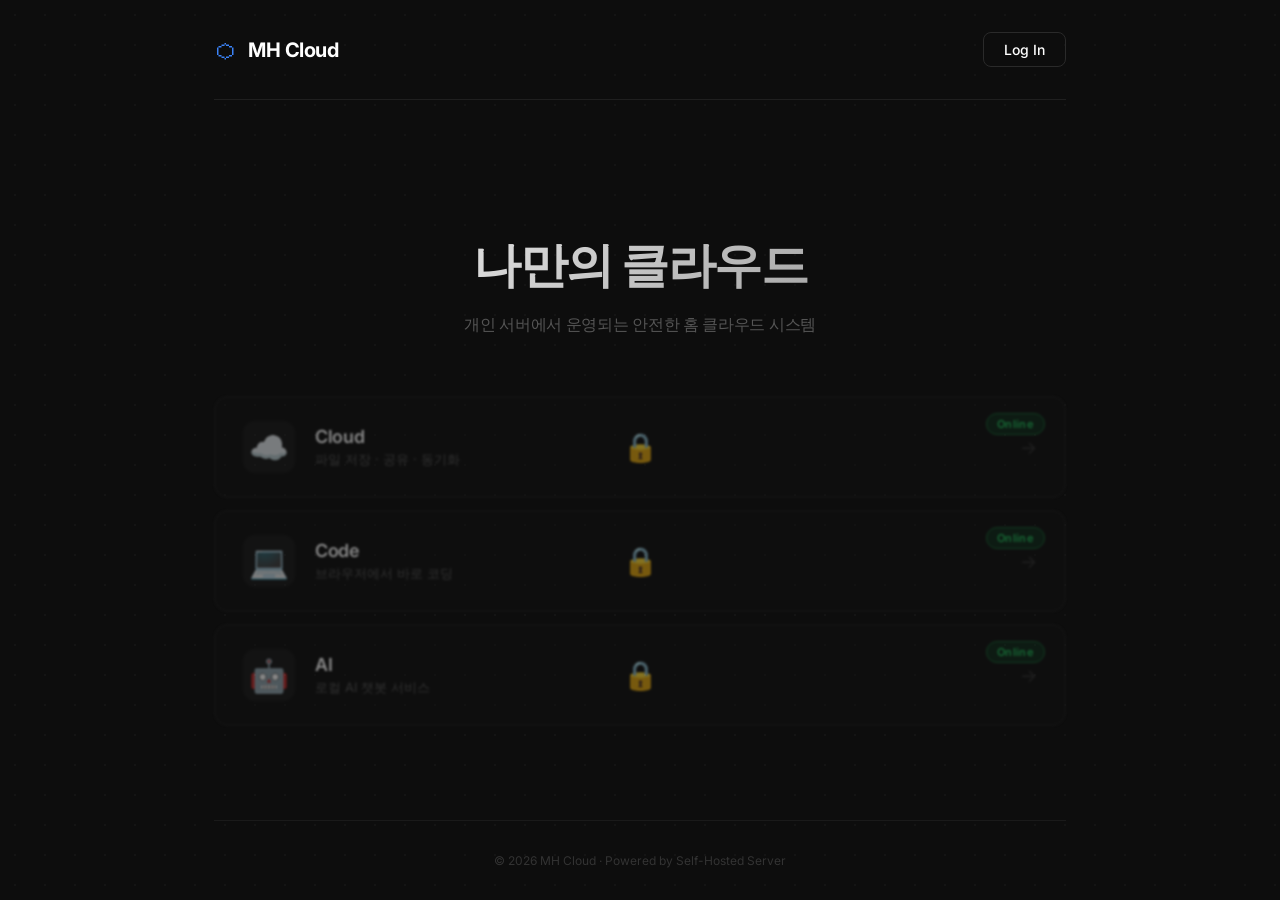
==== frontend/index.html @ dd318a06 "feat: 회원가입시 비밀번호 재확인 추가" ====
<!DOCTYPE html>
<html lang="ko">
<head>
    <meta charset="UTF-8">
    <meta name="viewport" content="width=device-width, initial-scale=1.0">
    <title>MH Cloud</title>
    <link rel="stylesheet" href="style.css">
    <link rel="preconnect" href="https://fonts.googleapis.com">
    <link href="https://fonts.googleapis.com/css2?family=Inter:wght@300;400;500;600;700&display=swap" rel="stylesheet">
</head>
<body>

    <!-- 배경 점 효과 -->
    <div class="bg-dots"></div>

    <div class="container">

        <!-- 헤더 -->
        <header class="header">
            <div class="logo">
                <span class="logo-icon">⬡</span>
                <span class="logo-text">MH Cloud</span>
            </div>
            <button class="login-btn" onclick="openLogin()">Log In</button>
        </header>

        <!-- 메인 -->
        <main class="main">
            <div class="hero">
                <h1 class="hero-title">나만의 클라우드</h1>
                <p class="hero-sub">개인 서버에서 운영되는 안전한 홈 클라우드 시스템</p>
            </div>

            <!-- 서비스 카드 -->
            <div class="cards">

                <div class="card" onclick="goTo('https://cloud.myhomecloud.kr')">
                    <div class="card-icon">☁️</div>
                    <div class="card-info">
                        <h2 class="card-title">Cloud</h2>
                        <p class="card-desc">파일 저장 · 공유 · 동기화</p>
                    </div>
                    <div class="card-arrow">→</div>
                    <div class="card-badge online">Online</div>
                </div>

                <div class="card" onclick="goTo('https://code.myhomecloud.kr')">
                    <div class="card-icon">💻</div>
                    <div class="card-info">
                        <h2 class="card-title">Code</h2>
                        <p class="card-desc">브라우저에서 바로 코딩</p>
                    </div>
                    <div class="card-arrow">→</div>
                    <div class="card-badge online">Online</div>
                </div>

                <div class="card" onclick="goTo('https://ai.myhomecloud.kr')">
                    <div class="card-icon">🤖</div>
                    <div class="card-info">
                        <h2 class="card-title">AI</h2>
                        <p class="card-desc">로컬 AI 챗봇 서비스</p>
                    </div>
                    <div class="card-arrow">→</div>
                    <div class="card-badge online">Online</div>
                </div>

            </div>
        </main>

        <!-- 푸터 -->
        <footer class="footer">
            <p>© 2026 MH Cloud · Powered by Self-Hosted Server</p>
        </footer>

    </div>

    <!-- 로그인 모달 -->
<div class="modal-overlay" id="loginModal">
    <div class="modal">
        <div class="modal-header">
            <h2 id="modal-title">Log In</h2>
            <button class="modal-close" onclick="closeLogin()">✕</button>
        </div>

        <!-- 탭 -->
        <div class="modal-tabs">
            <button class="modal-tab active" id="tab-login" onclick="switchTab('login')">로그인</button>
            <button class="modal-tab" id="tab-register" onclick="switchTab('register')">회원가입</button>
        </div>

        <!-- 로그인 폼 -->
        <div class="modal-body" id="form-login">
            <div class="input-group">
                <label>아이디</label>
                <input type="text" placeholder="아이디를 입력하세요" id="username">
            </div>
            <div class="input-group">
                <label>비밀번호</label>
                <input type="password" placeholder="비밀번호를 입력하세요" id="password">
            </div>
            <button class="submit-btn" onclick="login()">로그인</button>
        </div>

        <!-- 회원가입 폼 -->
        <div class="modal-body" id="form-register" style="display:none">
            <div class="input-group">
                <label>아이디</label>
                <input type="text" placeholder="아이디를 입력하세요" id="reg-username">
            </div>
            <div class="input-group">
                <label>비밀번호</label>
                <input type="password" placeholder="비밀번호를 입력하세요" id="reg-password">
            </div>
            <div class="input-group">
                <label>비밀번호 확인</label>
                <input type="password" placeholder="비밀번호를 다시 입력하세요" id="reg-password-confirm">
            </div>
            <button class="submit-btn" onclick="register()">회원가입</button>
        </div>
    </div>
</div>

    <script src="script.js"></script>
</body>
</html>
---- frontend/style.css ----
* {
    margin: 0;
    padding: 0;
    box-sizing: border-box;
}

body {
    font-family: 'Inter', sans-serif;
    background-color: #0d0d0d;
    color: #ffffff;
    min-height: 100vh;
    overflow-x: hidden;
}

/* 배경 점 효과 */
.bg-dots {
    position: fixed;
    top: 0;
    left: 0;
    width: 100%;
    height: 100%;
    background-image: radial-gradient(#ffffff08 1px, transparent 1px);
    background-size: 30px 30px;
    pointer-events: none;
    z-index: 0;
}

.container {
    position: relative;
    z-index: 1;
    max-width: 900px;
    margin: 0 auto;
    padding: 0 24px;
    min-height: 100vh;
    display: flex;
    flex-direction: column;
}

/* 헤더 */
.header {
    display: flex;
    justify-content: space-between;
    align-items: center;
    padding: 32px 0;
    border-bottom: 1px solid #1f1f1f;
}

.logo {
    display: flex;
    align-items: center;
    gap: 10px;
}

.logo-icon {
    font-size: 24px;
    color: #3b82f6;
}

.logo-text {
    font-size: 20px;
    font-weight: 700;
    letter-spacing: -0.5px;
    color: #ffffff;
}

.login-btn {
    background: transparent;
    border: 1px solid #2a2a2a;
    color: #ffffff;
    padding: 8px 20px;
    border-radius: 8px;
    font-size: 14px;
    font-weight: 500;
    cursor: pointer;
    transition: all 0.2s ease;
    font-family: 'Inter', sans-serif;
}

.login-btn:hover {
    background: #1a1a1a;
    border-color: #3b82f6;
    color: #3b82f6;
}

/* 메인 */
.main {
    flex: 1;
    display: flex;
    flex-direction: column;
    justify-content: center;
    padding: 80px 0 40px;
}

/* 히어로 */
.hero {
    text-align: center;
    margin-bottom: 60px;
}

.hero-title {
    font-size: 48px;
    font-weight: 700;
    letter-spacing: -1.5px;
    margin-bottom: 16px;
    background: linear-gradient(135deg, #ffffff 0%, #888888 100%);
    -webkit-background-clip: text;
    -webkit-text-fill-color: transparent;
    background-clip: text;
}

.hero-sub {
    font-size: 16px;
    color: #555555;
    font-weight: 400;
    letter-spacing: -0.3px;
}

/* 카드 */
.cards {
    display: flex;
    flex-direction: column;
    gap: 12px;
}

.card {
    display: flex;
    align-items: center;
    gap: 20px;
    background: #111111;
    border: 1px solid #1f1f1f;
    border-radius: 14px;
    padding: 24px 28px;
    cursor: pointer;
    transition: all 0.2s ease;
    position: relative;
}

.card:hover {
    background: #161616;
    border-color: #3b82f6;
    transform: translateX(4px);
}

.card-icon {
    font-size: 32px;
    width: 52px;
    height: 52px;
    display: flex;
    align-items: center;
    justify-content: center;
    background: #1a1a1a;
    border-radius: 12px;
    flex-shrink: 0;
}

.card-info {
    flex: 1;
}

.card-title {
    font-size: 18px;
    font-weight: 600;
    margin-bottom: 4px;
    letter-spacing: -0.3px;
}

.card-desc {
    font-size: 13px;
    color: #555555;
    font-weight: 400;
}

.card-arrow {
    font-size: 18px;
    color: #333333;
    transition: all 0.2s ease;
}

.card:hover .card-arrow {
    color: #3b82f6;
    transform: translateX(4px);
}

.card-badge {
    position: absolute;
    top: 16px;
    right: 20px;
    font-size: 11px;
    font-weight: 600;
    padding: 3px 10px;
    border-radius: 20px;
    letter-spacing: 0.3px;
}

.card-badge.online {
    background: #0f2a1a;
    color: #22c55e;
    border: 1px solid #166534;
}

.card-badge.soon {
    background: #1a1a2a;
    color: #6366f1;
    border: 1px solid #312e81;
}

/* 푸터 */
.footer {
    padding: 32px 0;
    border-top: 1px solid #1a1a1a;
    text-align: center;
}

.footer p {
    font-size: 12px;
    color: #333333;
}

/* 모달 */
.modal-overlay {
    display: none;
    position: fixed;
    top: 0;
    left: 0;
    width: 100%;
    height: 100%;
    background: rgba(0, 0, 0, 0.8);
    z-index: 100;
    align-items: center;
    justify-content: center;
    backdrop-filter: blur(4px);
}

.modal-overlay.active {
    display: flex;
}

.modal {
    background: #111111;
    border: 1px solid #1f1f1f;
    border-radius: 16px;
    width: 100%;
    max-width: 400px;
    padding: 32px;
    margin: 0 24px;
}

.modal-header {
    display: flex;
    justify-content: space-between;
    align-items: center;
    margin-bottom: 0;
}

.modal-header h2 {
    font-size: 20px;
    font-weight: 600;
}

.modal-close {
    background: transparent;
    border: none;
    color: #555555;
    font-size: 18px;
    cursor: pointer;
    padding: 4px;
    transition: color 0.2s;
}

.modal-close:hover {
    color: #ffffff;
}

.input-group {
    margin-bottom: 16px;
}

.input-group label {
    display: block;
    font-size: 13px;
    color: #888888;
    margin-bottom: 8px;
    font-weight: 500;
}

.input-group input {
    width: 100%;
    background: #0d0d0d;
    border: 1px solid #2a2a2a;
    border-radius: 8px;
    padding: 12px 16px;
    color: #ffffff;
    font-size: 14px;
    font-family: 'Inter', sans-serif;
    outline: none;
    transition: border-color 0.2s;
}

.input-group input:focus {
    border-color: #3b82f6;
}

.input-group input::placeholder {
    color: #333333;
}

.submit-btn {
    width: 100%;
    background: #3b82f6;
    border: none;
    border-radius: 8px;
    padding: 13px;
    color: #ffffff;
    font-size: 15px;
    font-weight: 600;
    cursor: pointer;
    margin-top: 8px;
    font-family: 'Inter', sans-serif;
    transition: background 0.2s;
}

.submit-btn:hover {
    background: #2563eb;
}

/* 반응형 */
@media (max-width: 600px) {
    .hero-title {
        font-size: 32px;
    }

    .card {
        padding: 18px 20px;
    }

    .card-icon {
        font-size: 24px;
        width: 44px;
        height: 44px;
    }
}
/* 모달 탭 */
.modal-tabs {
    display: flex;
    border-bottom: 1px solid #2a2a2a;
    margin-bottom: 20px;
}

.modal-tab {
    flex: 1;
    padding: 10px;
    background: transparent;
    border: none;
    color: #888;
    font-size: 14px;
    cursor: pointer;
    font-family: 'Inter', sans-serif;
    transition: all 0.2s ease;
}

.modal-tab.active {
    color: #ffffff;
    border-bottom: 2px solid #3b82f6;
}

.modal-tab:hover {
    color: #ffffff;
}
/* 카드 잠금 */
.card.locked {
    opacity: 0.5;
    filter: blur(1px);
}

.card.locked:hover {
    border-color: #ff4444;
    transform: none;
}

.lock-icon {
    position: absolute;
    top: 50%;
    left: 50%;
    transform: translate(-50%, -50%);
    font-size: 28px;
    z-index: 10;
}
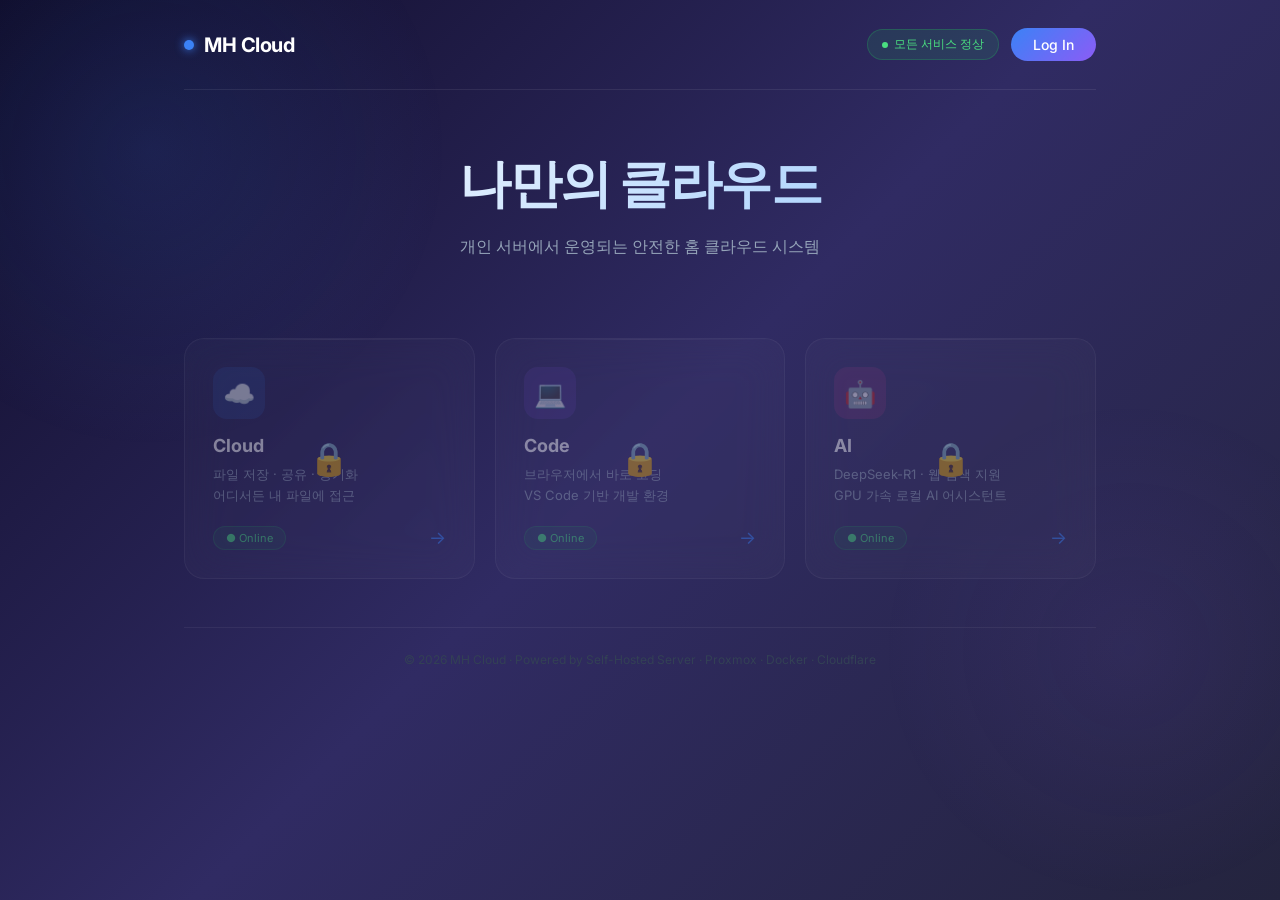
==== commit 8bb34524: "feat: 웹페이지 UI 변경" ====
--- a/frontend/index.html
+++ b/frontend/index.html
@@ -6,119 +6,140 @@
     <title>MH Cloud</title>
     <link rel="stylesheet" href="style.css">
     <link rel="preconnect" href="https://fonts.googleapis.com">
-    <link href="https://fonts.googleapis.com/css2?family=Inter:wght@300;400;500;600;700&display=swap" rel="stylesheet">
+    <link href="https://fonts.googleapis.com/css2?family=Inter:wght@300;400;500;600;700;800&display=swap" rel="stylesheet">
 </head>
 <body>
 
-    <!-- 배경 점 효과 -->
-    <div class="bg-dots"></div>
+    <!-- 배경 효과 -->
+    <div class="bg-orb1"></div>
+    <div class="bg-orb2"></div>
 
     <div class="container">
 
         <!-- 헤더 -->
         <header class="header">
             <div class="logo">
-                <span class="logo-icon">⬡</span>
+                <div class="logo-dot"></div>
                 <span class="logo-text">MH Cloud</span>
             </div>
-            <button class="login-btn" onclick="openLogin()">Log In</button>
+            <div class="header-right">
+                <div class="status-badge">
+                    <div class="status-dot"></div>
+                    모든 서비스 정상
+                </div>
+                <button class="login-btn" onclick="openLogin()">Log In</button>
+            </div>
         </header>
 
-        <!-- 메인 -->
-        <main class="main">
-            <div class="hero">
-                <h1 class="hero-title">나만의 클라우드</h1>
-                <p class="hero-sub">개인 서버에서 운영되는 안전한 홈 클라우드 시스템</p>
+        <!-- 히어로 -->
+        <div class="hero">
+            <h1 class="hero-title">나만의 클라우드</h1>
+            <p class="hero-sub">개인 서버에서 운영되는 안전한 홈 클라우드 시스템</p>
+        </div>
+
+        <!-- 서버 상태 위젯 (로그인 후 표시) -->
+        <div class="server-stats" id="serverStats">
+            <div class="stat-card">
+                <div class="stat-card-label">저장공간</div>
+                <div class="stat-card-value" id="statStorage">-</div>
+                <div class="stat-card-sub">HDD 2TB</div>
+            </div>
+            <div class="stat-card">
+                <div class="stat-card-label">AI 모델</div>
+                <div class="stat-card-value" id="statAI">R1:8b</div>
+                <div class="stat-card-sub">GPU 가속 실행 중</div>
+            </div>
+            <div class="stat-card">
+                <div class="stat-card-label">활성 서비스</div>
+                <div class="stat-card-value" id="statServices">3 / 3</div>
+                <div class="stat-card-sub">모든 서비스 정상</div>
+            </div>
+        </div>
+
+        <!-- 서비스 카드 -->
+        <div class="cards">
+            <div class="card" id="card-cloud" onclick="goTo('https://cloud.myhomecloud.kr')">
+                <div class="card-icon card-icon-cloud">☁️</div>
+                <div class="card-title">Cloud</div>
+                <div class="card-desc">파일 저장 · 공유 · 동기화<br>어디서든 내 파일에 접근</div>
+                <div class="card-footer">
+                    <span class="card-badge">● Online</span>
+                    <span class="card-arrow">→</span>
+                </div>
             </div>
 
-            <!-- 서비스 카드 -->
-            <div class="cards">
+            <div class="card" id="card-code" onclick="goTo('https://code.myhomecloud.kr')">
+                <div class="card-icon card-icon-code">💻</div>
+                <div class="card-title">Code</div>
+                <div class="card-desc">브라우저에서 바로 코딩<br>VS Code 기반 개발 환경</div>
+                <div class="card-footer">
+                    <span class="card-badge">● Online</span>
+                    <span class="card-arrow">→</span>
+                </div>
+            </div>
 
-                <div class="card" onclick="goTo('https://cloud.myhomecloud.kr')">
-                    <div class="card-icon">☁️</div>
-                    <div class="card-info">
-                        <h2 class="card-title">Cloud</h2>
-                        <p class="card-desc">파일 저장 · 공유 · 동기화</p>
-                    </div>
-                    <div class="card-arrow">→</div>
-                    <div class="card-badge online">Online</div>
+            <div class="card" id="card-ai" onclick="goTo('https://ai.myhomecloud.kr')">
+                <div class="card-icon card-icon-ai">🤖</div>
+                <div class="card-title">AI</div>
+                <div class="card-desc">DeepSeek-R1 · 웹 검색 지원<br>GPU 가속 로컬 AI 어시스턴트</div>
+                <div class="card-footer">
+                    <span class="card-badge">● Online</span>
+                    <span class="card-arrow">→</span>
                 </div>
-
-                <div class="card" onclick="goTo('https://code.myhomecloud.kr')">
-                    <div class="card-icon">💻</div>
-                    <div class="card-info">
-                        <h2 class="card-title">Code</h2>
-                        <p class="card-desc">브라우저에서 바로 코딩</p>
-                    </div>
-                    <div class="card-arrow">→</div>
-                    <div class="card-badge online">Online</div>
-                </div>
-
-                <div class="card" onclick="goTo('https://ai.myhomecloud.kr')">
-                    <div class="card-icon">🤖</div>
-                    <div class="card-info">
-                        <h2 class="card-title">AI</h2>
-                        <p class="card-desc">로컬 AI 챗봇 서비스</p>
-                    </div>
-                    <div class="card-arrow">→</div>
-                    <div class="card-badge online">Online</div>
-                </div>
-
             </div>
-        </main>
+        </div>
 
         <!-- 푸터 -->
         <footer class="footer">
-            <p>© 2026 MH Cloud · Powered by Self-Hosted Server</p>
+            <p>© 2026 MH Cloud · Powered by Self-Hosted Server · Proxmox · Docker · Cloudflare</p>
         </footer>
 
     </div>
 
     <!-- 로그인 모달 -->
-<div class="modal-overlay" id="loginModal">
-    <div class="modal">
-        <div class="modal-header">
-            <h2 id="modal-title">Log In</h2>
-            <button class="modal-close" onclick="closeLogin()">✕</button>
-        </div>
+    <div class="modal-overlay" id="loginModal">
+        <div class="modal">
+            <div class="modal-header">
+                <h2>MH Cloud</h2>
+                <button class="modal-close" onclick="closeLogin()">✕</button>
+            </div>
 
-        <!-- 탭 -->
-        <div class="modal-tabs">
-            <button class="modal-tab active" id="tab-login" onclick="switchTab('login')">로그인</button>
-            <button class="modal-tab" id="tab-register" onclick="switchTab('register')">회원가입</button>
-        </div>
+            <div class="modal-tabs">
+                <button class="modal-tab active" id="tab-login" onclick="switchTab('login')">로그인</button>
+                <button class="modal-tab" id="tab-register" onclick="switchTab('register')">회원가입</button>
+            </div>
 
-        <!-- 로그인 폼 -->
-        <div class="modal-body" id="form-login">
-            <div class="input-group">
-                <label>아이디</label>
-                <input type="text" placeholder="아이디를 입력하세요" id="username">
+            <!-- 로그인 폼 -->
+            <div id="form-login">
+                <div class="input-group">
+                    <label>아이디</label>
+                    <input type="text" placeholder="아이디를 입력하세요" id="username">
+                </div>
+                <div class="input-group">
+                    <label>비밀번호</label>
+                    <input type="password" placeholder="비밀번호를 입력하세요" id="password">
+                </div>
+                <button class="submit-btn" onclick="login()">로그인</button>
             </div>
-            <div class="input-group">
-                <label>비밀번호</label>
-                <input type="password" placeholder="비밀번호를 입력하세요" id="password">
+
+            <!-- 회원가입 폼 -->
+            <div id="form-register" style="display:none">
+                <div class="input-group">
+                    <label>아이디</label>
+                    <input type="text" placeholder="아이디를 입력하세요" id="reg-username">
+                </div>
+                <div class="input-group">
+                    <label>비밀번호</label>
+                    <input type="password" placeholder="비밀번호를 입력하세요" id="reg-password">
+                </div>
+                <div class="input-group">
+                    <label>비밀번호 확인</label>
+                    <input type="password" placeholder="비밀번호를 다시 입력하세요" id="reg-password-confirm">
+                </div>
+                <button class="submit-btn" onclick="register()">회원가입</button>
             </div>
-            <button class="submit-btn" onclick="login()">로그인</button>
-        </div>
-
-        <!-- 회원가입 폼 -->
-        <div class="modal-body" id="form-register" style="display:none">
-            <div class="input-group">
-                <label>아이디</label>
-                <input type="text" placeholder="아이디를 입력하세요" id="reg-username">
-            </div>
-            <div class="input-group">
-                <label>비밀번호</label>
-                <input type="password" placeholder="비밀번호를 입력하세요" id="reg-password">
-            </div>
-            <div class="input-group">
-                <label>비밀번호 확인</label>
-                <input type="password" placeholder="비밀번호를 다시 입력하세요" id="reg-password-confirm">
-            </div>
-            <button class="submit-btn" onclick="register()">회원가입</button>
         </div>
     </div>
-</div>
 
     <script src="script.js"></script>
 </body>
--- a/frontend/style.css
+++ b/frontend/style.css
@@ -1,26 +1,29 @@
-* {
-    margin: 0;
-    padding: 0;
-    box-sizing: border-box;
-}
+* { margin: 0; padding: 0; box-sizing: border-box; }
 
 body {
     font-family: 'Inter', sans-serif;
-    background-color: #0d0d0d;
-    color: #ffffff;
+    background: linear-gradient(135deg, #0f0c29, #302b63, #24243e);
     min-height: 100vh;
+    color: #fff;
     overflow-x: hidden;
 }
 
-/* 배경 점 효과 */
-.bg-dots {
+/* 배경 효과 */
+.bg-orb1 {
     position: fixed;
-    top: 0;
-    left: 0;
-    width: 100%;
-    height: 100%;
-    background-image: radial-gradient(#ffffff08 1px, transparent 1px);
-    background-size: 30px 30px;
+    width: 600px; height: 600px;
+    background: radial-gradient(circle, rgba(59,130,246,0.12), transparent 70%);
+    top: -150px; left: -150px;
+    border-radius: 50%;
+    pointer-events: none;
+    z-index: 0;
+}
+.bg-orb2 {
+    position: fixed;
+    width: 500px; height: 500px;
+    background: radial-gradient(circle, rgba(139,92,246,0.08), transparent 70%);
+    bottom: 0; right: -100px;
+    border-radius: 50%;
     pointer-events: none;
     z-index: 0;
 }
@@ -28,7 +31,7 @@
 .container {
     position: relative;
     z-index: 1;
-    max-width: 900px;
+    max-width: 960px;
     margin: 0 auto;
     padding: 0 24px;
     min-height: 100vh;
@@ -41,8 +44,8 @@
     display: flex;
     justify-content: space-between;
     align-items: center;
-    padding: 32px 0;
-    border-bottom: 1px solid #1f1f1f;
+    padding: 28px 0;
+    border-bottom: 1px solid rgba(255,255,255,0.08);
 }
 
 .logo {
@@ -51,58 +54,77 @@
     gap: 10px;
 }
 
-.logo-icon {
-    font-size: 24px;
-    color: #3b82f6;
+.logo-dot {
+    width: 10px; height: 10px;
+    background: #3b82f6;
+    border-radius: 50%;
+    box-shadow: 0 0 10px #3b82f6;
+    animation: pulse 2s infinite;
+}
+
+@keyframes pulse {
+    0%, 100% { opacity: 1; }
+    50% { opacity: 0.4; }
 }
 
 .logo-text {
     font-size: 20px;
     font-weight: 700;
     letter-spacing: -0.5px;
-    color: #ffffff;
+}
+
+.header-right {
+    display: flex;
+    align-items: center;
+    gap: 12px;
+}
+
+.status-badge {
+    display: flex;
+    align-items: center;
+    gap: 6px;
+    padding: 6px 14px;
+    background: rgba(34,197,94,0.12);
+    border: 1px solid rgba(34,197,94,0.25);
+    border-radius: 20px;
+    font-size: 12px;
+    color: #4ade80;
+}
+
+.status-dot {
+    width: 6px; height: 6px;
+    background: #4ade80;
+    border-radius: 50%;
+    animation: pulse 2s infinite;
 }
 
 .login-btn {
-    background: transparent;
-    border: 1px solid #2a2a2a;
-    color: #ffffff;
-    padding: 8px 20px;
-    border-radius: 8px;
+    padding: 8px 22px;
+    background: linear-gradient(135deg, #3b82f6, #8b5cf6);
+    border: none;
+    border-radius: 20px;
+    color: #fff;
     font-size: 14px;
     font-weight: 500;
     cursor: pointer;
-    transition: all 0.2s ease;
     font-family: 'Inter', sans-serif;
-}
-
-.login-btn:hover {
-    background: #1a1a1a;
-    border-color: #3b82f6;
-    color: #3b82f6;
-}
-
-/* 메인 */
-.main {
-    flex: 1;
-    display: flex;
-    flex-direction: column;
-    justify-content: center;
-    padding: 80px 0 40px;
-}
+    transition: opacity 0.2s;
+}
+
+.login-btn:hover { opacity: 0.85; }
 
 /* 히어로 */
 .hero {
     text-align: center;
-    margin-bottom: 60px;
+    padding: 60px 0 40px;
 }
 
 .hero-title {
-    font-size: 48px;
-    font-weight: 700;
+    font-size: 52px;
+    font-weight: 800;
     letter-spacing: -1.5px;
     margin-bottom: 16px;
-    background: linear-gradient(135deg, #ffffff 0%, #888888 100%);
+    background: linear-gradient(135deg, #ffffff, #93c5fd);
     -webkit-background-clip: text;
     -webkit-text-fill-color: transparent;
     background-clip: text;
@@ -110,139 +132,185 @@
 
 .hero-sub {
     font-size: 16px;
-    color: #555555;
-    font-weight: 400;
-    letter-spacing: -0.3px;
+    color: #94a3b8;
+    margin-bottom: 40px;
+}
+
+/* 서버 상태 위젯 (로그인 후) */
+.server-stats {
+    display: none;
+    grid-template-columns: repeat(3, 1fr);
+    gap: 16px;
+    margin-bottom: 32px;
+}
+
+.server-stats.visible { display: grid; }
+
+.stat-card {
+    background: rgba(255,255,255,0.05);
+    backdrop-filter: blur(20px);
+    border: 1px solid rgba(255,255,255,0.1);
+    border-radius: 16px;
+    padding: 20px 24px;
+    text-align: center;
+}
+
+.stat-card-label {
+    font-size: 11px;
+    color: #64748b;
+    letter-spacing: 0.5px;
+    margin-bottom: 8px;
+    text-transform: uppercase;
+}
+
+.stat-card-value {
+    font-size: 26px;
+    font-weight: 700;
+    color: #3b82f6;
+    margin-bottom: 4px;
+}
+
+.stat-card-sub {
+    font-size: 11px;
+    color: #4ade80;
 }
 
 /* 카드 */
 .cards {
-    display: flex;
-    flex-direction: column;
-    gap: 12px;
+    display: grid;
+    grid-template-columns: repeat(3, 1fr);
+    gap: 20px;
+    padding-bottom: 48px;
 }
 
 .card {
-    display: flex;
-    align-items: center;
-    gap: 20px;
-    background: #111111;
-    border: 1px solid #1f1f1f;
+    background: rgba(255,255,255,0.05);
+    backdrop-filter: blur(20px);
+    border: 1px solid rgba(255,255,255,0.1);
+    border-radius: 20px;
+    padding: 28px;
+    cursor: pointer;
+    transition: all 0.3s;
+    position: relative;
+    overflow: hidden;
+}
+
+.card::before {
+    content: '';
+    position: absolute;
+    top: 0; left: 0; right: 0;
+    height: 1px;
+    background: linear-gradient(90deg, transparent, rgba(255,255,255,0.15), transparent);
+}
+
+.card:hover {
+    transform: translateY(-6px);
+    border-color: rgba(59,130,246,0.4);
+    box-shadow: 0 20px 40px rgba(59,130,246,0.1);
+}
+
+.card.locked {
+    opacity: 0.45;
+    filter: blur(0.5px);
+}
+
+.card.locked:hover {
+    transform: none;
+    border-color: rgba(255,255,255,0.1);
+    box-shadow: none;
+}
+
+.lock-icon {
+    position: absolute;
+    top: 50%; left: 50%;
+    transform: translate(-50%, -50%);
+    font-size: 32px;
+    z-index: 10;
+}
+
+.card-icon {
+    width: 52px; height: 52px;
     border-radius: 14px;
-    padding: 24px 28px;
-    cursor: pointer;
-    transition: all 0.2s ease;
-    position: relative;
-}
-
-.card:hover {
-    background: #161616;
-    border-color: #3b82f6;
-    transform: translateX(4px);
-}
-
-.card-icon {
-    font-size: 32px;
-    width: 52px;
-    height: 52px;
     display: flex;
     align-items: center;
     justify-content: center;
-    background: #1a1a1a;
-    border-radius: 12px;
-    flex-shrink: 0;
-}
-
-.card-info {
-    flex: 1;
-}
+    font-size: 26px;
+    margin-bottom: 16px;
+}
+
+.card-icon-cloud { background: rgba(59,130,246,0.2); }
+.card-icon-code { background: rgba(139,92,246,0.2); }
+.card-icon-ai { background: rgba(236,72,153,0.2); }
 
 .card-title {
     font-size: 18px;
-    font-weight: 600;
-    margin-bottom: 4px;
-    letter-spacing: -0.3px;
+    font-weight: 700;
+    margin-bottom: 8px;
 }
 
 .card-desc {
     font-size: 13px;
-    color: #555555;
-    font-weight: 400;
+    color: #94a3b8;
+    line-height: 1.6;
+    margin-bottom: 20px;
+}
+
+.card-footer {
+    display: flex;
+    justify-content: space-between;
+    align-items: center;
+}
+
+.card-badge {
+    padding: 4px 12px;
+    background: rgba(34,197,94,0.12);
+    border: 1px solid rgba(34,197,94,0.25);
+    border-radius: 20px;
+    font-size: 11px;
+    color: #4ade80;
 }
 
 .card-arrow {
+    color: #3b82f6;
     font-size: 18px;
-    color: #333333;
-    transition: all 0.2s ease;
-}
-
-.card:hover .card-arrow {
-    color: #3b82f6;
-    transform: translateX(4px);
-}
-
-.card-badge {
-    position: absolute;
-    top: 16px;
-    right: 20px;
-    font-size: 11px;
-    font-weight: 600;
-    padding: 3px 10px;
-    border-radius: 20px;
-    letter-spacing: 0.3px;
-}
-
-.card-badge.online {
-    background: #0f2a1a;
-    color: #22c55e;
-    border: 1px solid #166534;
-}
-
-.card-badge.soon {
-    background: #1a1a2a;
-    color: #6366f1;
-    border: 1px solid #312e81;
-}
+    transition: transform 0.2s;
+}
+
+.card:hover .card-arrow { transform: translateX(4px); }
 
 /* 푸터 */
 .footer {
-    padding: 32px 0;
-    border-top: 1px solid #1a1a1a;
+    padding: 24px 0;
+    border-top: 1px solid rgba(255,255,255,0.06);
     text-align: center;
-}
-
-.footer p {
     font-size: 12px;
-    color: #333333;
+    color: #334155;
 }
 
 /* 모달 */
 .modal-overlay {
     display: none;
     position: fixed;
-    top: 0;
-    left: 0;
-    width: 100%;
-    height: 100%;
-    background: rgba(0, 0, 0, 0.8);
+    top: 0; left: 0;
+    width: 100%; height: 100%;
+    background: rgba(0,0,0,0.75);
     z-index: 100;
     align-items: center;
     justify-content: center;
-    backdrop-filter: blur(4px);
-}
-
-.modal-overlay.active {
-    display: flex;
-}
+    backdrop-filter: blur(6px);
+}
+
+.modal-overlay.active { display: flex; }
 
 .modal {
-    background: #111111;
-    border: 1px solid #1f1f1f;
-    border-radius: 16px;
+    background: rgba(15,12,41,0.95);
+    border: 1px solid rgba(255,255,255,0.12);
+    border-radius: 20px;
     width: 100%;
     max-width: 400px;
     padding: 32px;
     margin: 0 24px;
+    backdrop-filter: blur(20px);
 }
 
 .modal-header {
@@ -254,134 +322,97 @@
 
 .modal-header h2 {
     font-size: 20px;
-    font-weight: 600;
+    font-weight: 700;
 }
 
 .modal-close {
     background: transparent;
     border: none;
-    color: #555555;
+    color: #555;
     font-size: 18px;
     cursor: pointer;
-    padding: 4px;
     transition: color 0.2s;
 }
 
-.modal-close:hover {
-    color: #ffffff;
-}
-
-.input-group {
-    margin-bottom: 16px;
-}
+.modal-close:hover { color: #fff; }
+
+/* 모달 탭 */
+.modal-tabs {
+    display: flex;
+    border-bottom: 1px solid rgba(255,255,255,0.08);
+    margin: 20px 0 24px;
+}
+
+.modal-tab {
+    flex: 1;
+    padding: 10px;
+    background: transparent;
+    border: none;
+    color: #555;
+    font-size: 14px;
+    cursor: pointer;
+    font-family: 'Inter', sans-serif;
+    transition: all 0.2s;
+}
+
+.modal-tab.active {
+    color: #fff;
+    border-bottom: 2px solid #3b82f6;
+}
+
+.modal-tab:hover { color: #fff; }
+
+.input-group { margin-bottom: 16px; }
 
 .input-group label {
     display: block;
     font-size: 13px;
-    color: #888888;
+    color: #94a3b8;
     margin-bottom: 8px;
     font-weight: 500;
 }
 
 .input-group input {
     width: 100%;
-    background: #0d0d0d;
-    border: 1px solid #2a2a2a;
-    border-radius: 8px;
+    background: rgba(255,255,255,0.05);
+    border: 1px solid rgba(255,255,255,0.1);
+    border-radius: 10px;
     padding: 12px 16px;
-    color: #ffffff;
+    color: #fff;
     font-size: 14px;
     font-family: 'Inter', sans-serif;
     outline: none;
     transition: border-color 0.2s;
 }
 
-.input-group input:focus {
-    border-color: #3b82f6;
-}
-
-.input-group input::placeholder {
-    color: #333333;
-}
+.input-group input:focus { border-color: #3b82f6; }
+.input-group input::placeholder { color: #334155; }
 
 .submit-btn {
     width: 100%;
-    background: #3b82f6;
+    background: linear-gradient(135deg, #3b82f6, #8b5cf6);
     border: none;
-    border-radius: 8px;
+    border-radius: 10px;
     padding: 13px;
-    color: #ffffff;
+    color: #fff;
     font-size: 15px;
     font-weight: 600;
     cursor: pointer;
     margin-top: 8px;
     font-family: 'Inter', sans-serif;
-    transition: background 0.2s;
-}
-
-.submit-btn:hover {
-    background: #2563eb;
-}
+    transition: opacity 0.2s;
+}
+
+.submit-btn:hover { opacity: 0.85; }
 
 /* 반응형 */
-@media (max-width: 600px) {
-    .hero-title {
-        font-size: 32px;
-    }
-
-    .card {
-        padding: 18px 20px;
-    }
-
-    .card-icon {
-        font-size: 24px;
-        width: 44px;
-        height: 44px;
-    }
-}
-/* 모달 탭 */
-.modal-tabs {
-    display: flex;
-    border-bottom: 1px solid #2a2a2a;
-    margin-bottom: 20px;
-}
-
-.modal-tab {
-    flex: 1;
-    padding: 10px;
-    background: transparent;
-    border: none;
-    color: #888;
-    font-size: 14px;
-    cursor: pointer;
-    font-family: 'Inter', sans-serif;
-    transition: all 0.2s ease;
-}
-
-.modal-tab.active {
-    color: #ffffff;
-    border-bottom: 2px solid #3b82f6;
-}
-
-.modal-tab:hover {
-    color: #ffffff;
-}
-/* 카드 잠금 */
-.card.locked {
-    opacity: 0.5;
-    filter: blur(1px);
-}
-
-.card.locked:hover {
-    border-color: #ff4444;
-    transform: none;
-}
-
-.lock-icon {
-    position: absolute;
-    top: 50%;
-    left: 50%;
-    transform: translate(-50%, -50%);
-    font-size: 28px;
-    z-index: 10;
-}
+@media (max-width: 768px) {
+    .cards { grid-template-columns: 1fr; }
+    .server-stats { grid-template-columns: 1fr; }
+    .hero-title { font-size: 36px; }
+    .status-badge { display: none; }
+}
+
+@media (max-width: 480px) {
+    .cards { grid-template-columns: 1fr; }
+}
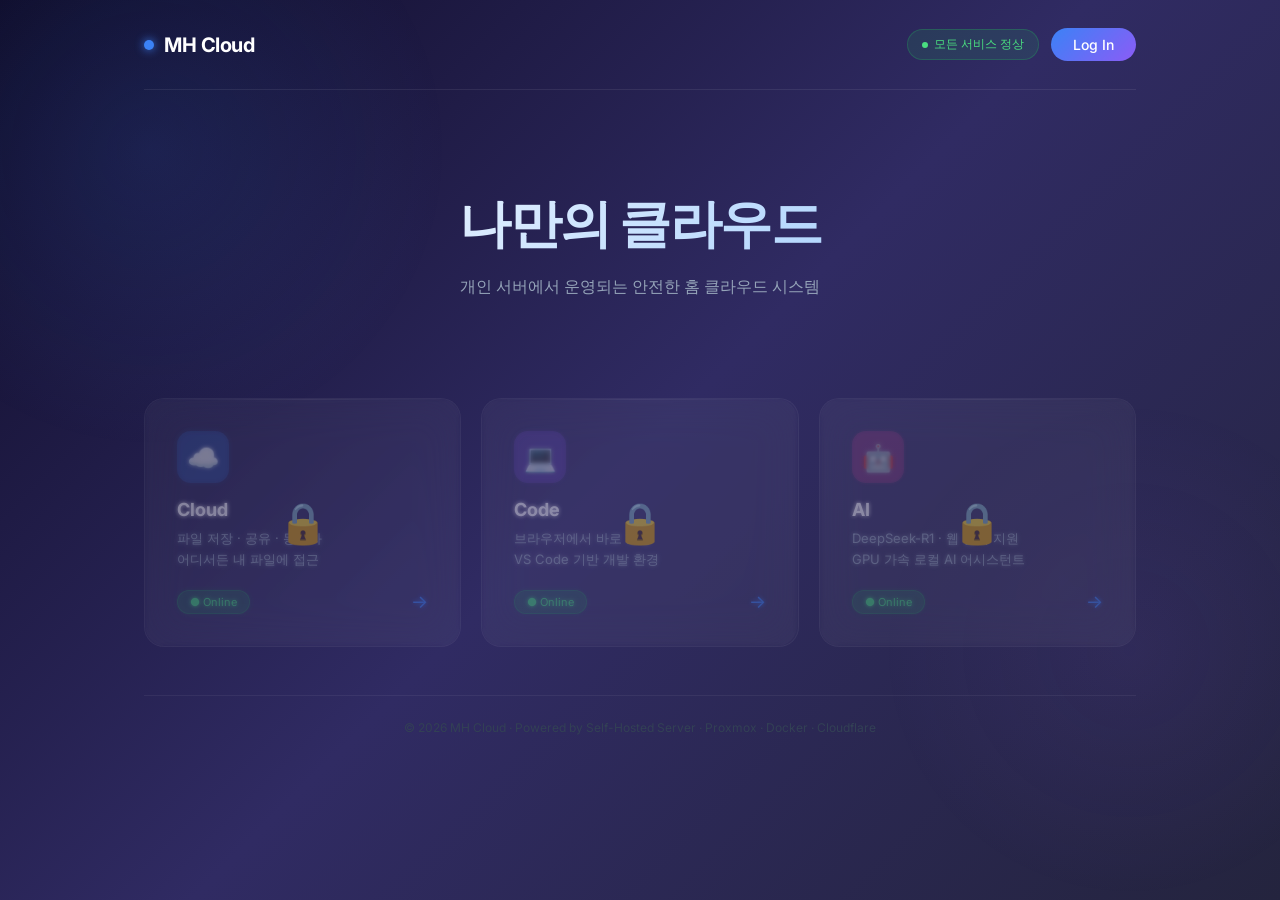
==== commit fb5d0f2a: "feat: 비밀번호 변경UI 추가" ====
--- a/frontend/index.html
+++ b/frontend/index.html
@@ -96,6 +96,37 @@
 
     </div>
 
+    <!-- 유저 드롭다운 -->
+<div class="user-dropdown" id="userDropdown">
+    <button onclick="openPasswordChange()">🔑 비밀번호 변경</button>
+    <button onclick="logout()">🚪 로그아웃</button>
+</div>
+
+<!-- 비밀번호 변경 모달 -->
+<div class="modal-overlay" id="passwordModal">
+    <div class="modal">
+        <div class="modal-header">
+            <h2>비밀번호 변경</h2>
+            <button class="modal-close" onclick="closePasswordChange()">✕</button>
+        </div>
+        <div style="margin-top: 24px;">
+            <div class="input-group">
+                <label>현재 비밀번호</label>
+                <input type="password" placeholder="현재 비밀번호를 입력하세요" id="pw-current">
+            </div>
+            <div class="input-group">
+                <label>새 비밀번호</label>
+                <input type="password" placeholder="새 비밀번호를 입력하세요" id="pw-new">
+            </div>
+            <div class="input-group">
+                <label>새 비밀번호 확인</label>
+                <input type="password" placeholder="새 비밀번호를 다시 입력하세요" id="pw-new-confirm">
+            </div>
+            <button class="submit-btn" onclick="changePassword()">변경하기</button>
+        </div>
+    </div>
+</div>
+
     <!-- 로그인 모달 -->
     <div class="modal-overlay" id="loginModal">
         <div class="modal">
--- a/frontend/style.css
+++ b/frontend/style.css
@@ -31,9 +31,9 @@
 .container {
     position: relative;
     z-index: 1;
-    max-width: 960px;
+    max-width: min(1200px, 85vw);
     margin: 0 auto;
-    padding: 0 24px;
+    padding: 0 48px;
     min-height: 100vh;
     display: flex;
     flex-direction: column;
@@ -116,7 +116,7 @@
 /* 히어로 */
 .hero {
     text-align: center;
-    padding: 60px 0 40px;
+    padding: 100px 0 60px;
 }
 
 .hero-title {
@@ -181,6 +181,7 @@
     grid-template-columns: repeat(3, 1fr);
     gap: 20px;
     padding-bottom: 48px;
+    width: 100%;
 }
 
 .card {
@@ -188,11 +189,12 @@
     backdrop-filter: blur(20px);
     border: 1px solid rgba(255,255,255,0.1);
     border-radius: 20px;
-    padding: 28px;
+    padding: 32px;
     cursor: pointer;
     transition: all 0.3s;
     position: relative;
     overflow: hidden;
+    min-height: 220px;
 }
 
 .card::before {
@@ -222,10 +224,15 @@
 
 .lock-icon {
     position: absolute;
-    top: 50%; left: 50%;
-    transform: translate(-50%, -50%);
-    font-size: 32px;
+    top: 0; left: 0;
+    width: 100%; height: 100%;
+    display: flex;
+    align-items: center;
+    justify-content: center;
+    font-size: 40px;
     z-index: 10;
+    border-radius: 20px;
+    backdrop-filter: blur(2px);
 }
 
 .card-icon {
@@ -415,4 +422,38 @@
 
 @media (max-width: 480px) {
     .cards { grid-template-columns: 1fr; }
-}+}
+
+/* 유저 드롭다운 */
+.user-dropdown {
+    display: none;
+    position: absolute;
+    top: 70px;
+    right: 48px;
+    background: rgba(15,12,41,0.97);
+    border: 1px solid rgba(255,255,255,0.12);
+    border-radius: 12px;
+    overflow: hidden;
+    z-index: 200;
+    min-width: 160px;
+    backdrop-filter: blur(20px);
+    box-shadow: 0 8px 32px rgba(0,0,0,0.4);
+}
+
+.user-dropdown.active { display: block; }
+
+.user-dropdown button {
+    display: block;
+    width: 100%;
+    padding: 12px 18px;
+    background: transparent;
+    border: none;
+    color: #cbd5e1;
+    font-size: 14px;
+    font-family: 'Inter', sans-serif;
+    cursor: pointer;
+    text-align: left;
+    transition: background 0.2s;
+}
+
+.user-dropdown button:hover { background: rgba(255,255,255,0.07); color: #fff; }
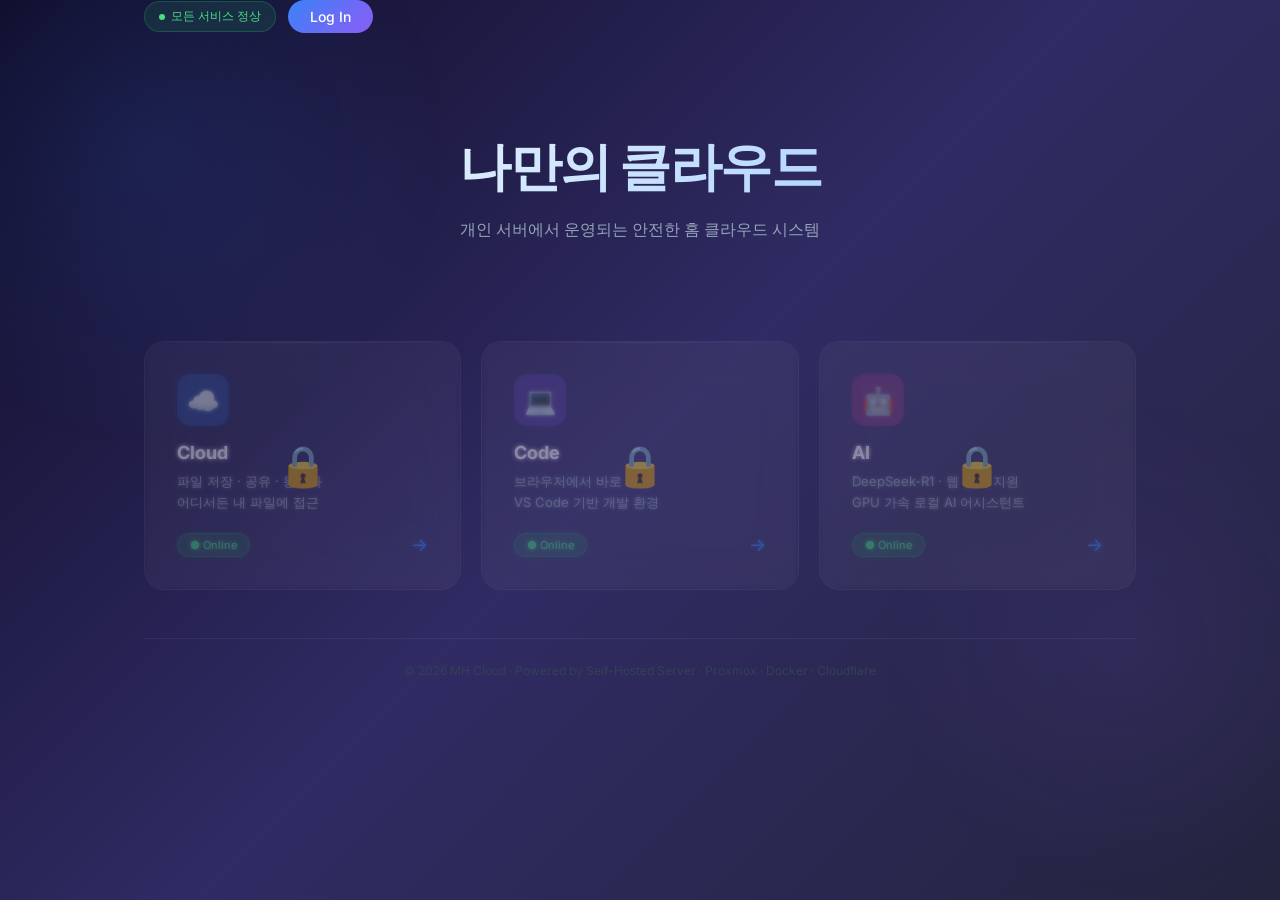
==== commit 0e62157c: "feat: 로그인 드롭다운 버튼 수정" ====
--- a/frontend/index.html
+++ b/frontend/index.html
@@ -4,7 +4,7 @@
     <meta charset="UTF-8">
     <meta name="viewport" content="width=device-width, initial-scale=1.0">
     <title>MH Cloud</title>
-    <link rel="stylesheet" href="style.css">
+    <link rel="stylesheet" href="style.css?v=3">
     <link rel="preconnect" href="https://fonts.googleapis.com">
     <link href="https://fonts.googleapis.com/css2?family=Inter:wght@300;400;500;600;700;800&display=swap" rel="stylesheet">
 </head>
@@ -17,18 +17,19 @@
     <div class="container">
 
         <!-- 헤더 -->
-        <header class="header">
-            <div class="logo">
-                <div class="logo-dot"></div>
-                <span class="logo-text">MH Cloud</span>
-            </div>
-            <div class="header-right">
-                <div class="status-badge">
-                    <div class="status-dot"></div>
-                    모든 서비스 정상
-                </div>
-                <button class="login-btn" onclick="openLogin()">Log In</button>
-            </div>
+        <div class="header-right">
+    <div class="status-badge">
+        <div class="status-dot"></div>
+        모든 서비스 정상
+    </div>
+    <div class="login-btn-wrap">
+        <button class="login-btn" onclick="openLogin()">Log In</button>
+        <div class="user-dropdown" id="userDropdown">
+            <button onclick="openPasswordChange()">🔑 비밀번호 변경</button>
+            <button onclick="logout()">🚪 로그아웃</button>
+        </div>
+    </div>
+</div>
         </header>
 
         <!-- 히어로 -->
@@ -95,12 +96,6 @@
         </footer>
 
     </div>
-
-    <!-- 유저 드롭다운 -->
-<div class="user-dropdown" id="userDropdown">
-    <button onclick="openPasswordChange()">🔑 비밀번호 변경</button>
-    <button onclick="logout()">🚪 로그아웃</button>
-</div>
 
 <!-- 비밀번호 변경 모달 -->
 <div class="modal-overlay" id="passwordModal">
@@ -172,6 +167,6 @@
         </div>
     </div>
 
-    <script src="script.js"></script>
+    <script src="script.js?v=2"></script>
 </body>
 </html>
--- a/frontend/style.css
+++ b/frontend/style.css
@@ -426,10 +426,10 @@
 
 /* 유저 드롭다운 */
 .user-dropdown {
-    display: none;
+     display: none;
     position: absolute;
-    top: 70px;
-    right: 48px;
+    top: calc(100% + 8px);
+    right: 0;
     background: rgba(15,12,41,0.97);
     border: 1px solid rgba(255,255,255,0.12);
     border-radius: 12px;
@@ -456,4 +456,8 @@
     transition: background 0.2s;
 }
 
+.login-btn-wrap {
+    position: relative;
+}
+
 .user-dropdown button:hover { background: rgba(255,255,255,0.07); color: #fff; }
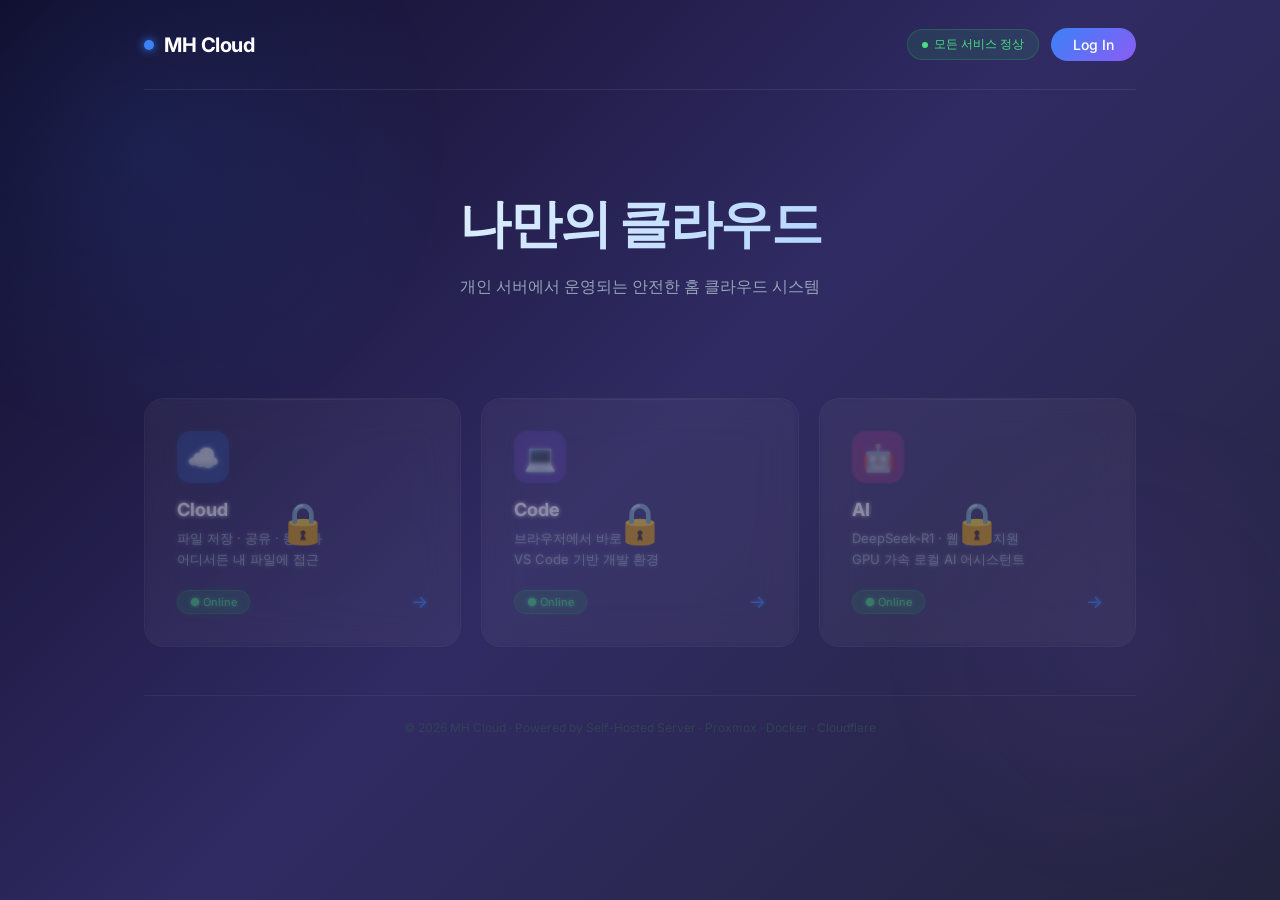
==== commit 1e38a96c: "feat: 로그인 드롭다운 버튼 수정" ====
--- a/frontend/index.html
+++ b/frontend/index.html
@@ -17,20 +17,25 @@
     <div class="container">
 
         <!-- 헤더 -->
-        <div class="header-right">
-    <div class="status-badge">
-        <div class="status-dot"></div>
-        모든 서비스 정상
+<header class="header">
+    <div class="logo">
+        <div class="logo-dot"></div>
+        <span class="logo-text">MH Cloud</span>
     </div>
-    <div class="login-btn-wrap">
-        <button class="login-btn" onclick="openLogin()">Log In</button>
-        <div class="user-dropdown" id="userDropdown">
-            <button onclick="openPasswordChange()">🔑 비밀번호 변경</button>
-            <button onclick="logout()">🚪 로그아웃</button>
+    <div class="header-right">
+        <div class="status-badge">
+            <div class="status-dot"></div>
+            모든 서비스 정상
+        </div>
+        <div class="login-btn-wrap">
+            <button class="login-btn" onclick="openLogin()">Log In</button>
+            <div class="user-dropdown" id="userDropdown">
+                <button onclick="openPasswordChange()">🔑 비밀번호 변경</button>
+                <button onclick="logout()">🚪 로그아웃</button>
+            </div>
         </div>
     </div>
-</div>
-        </header>
+</header>
 
         <!-- 히어로 -->
         <div class="hero">
